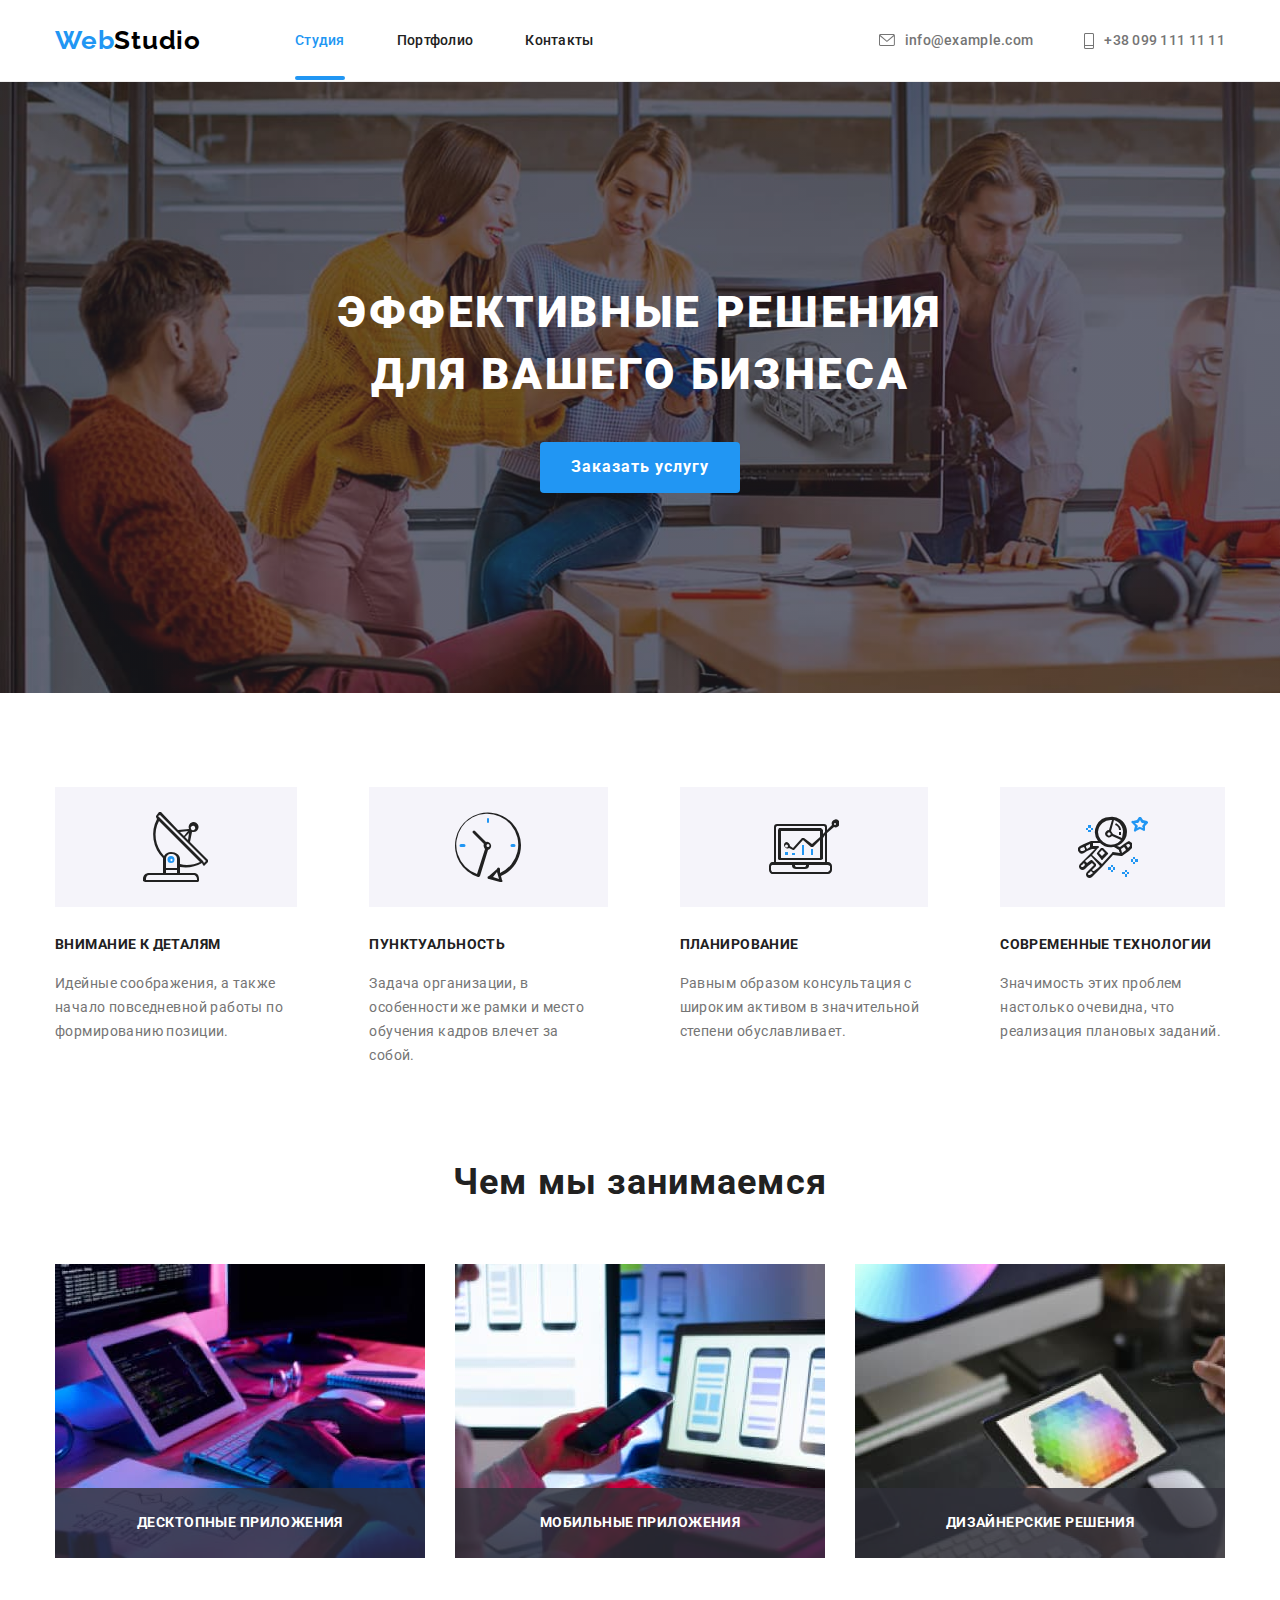
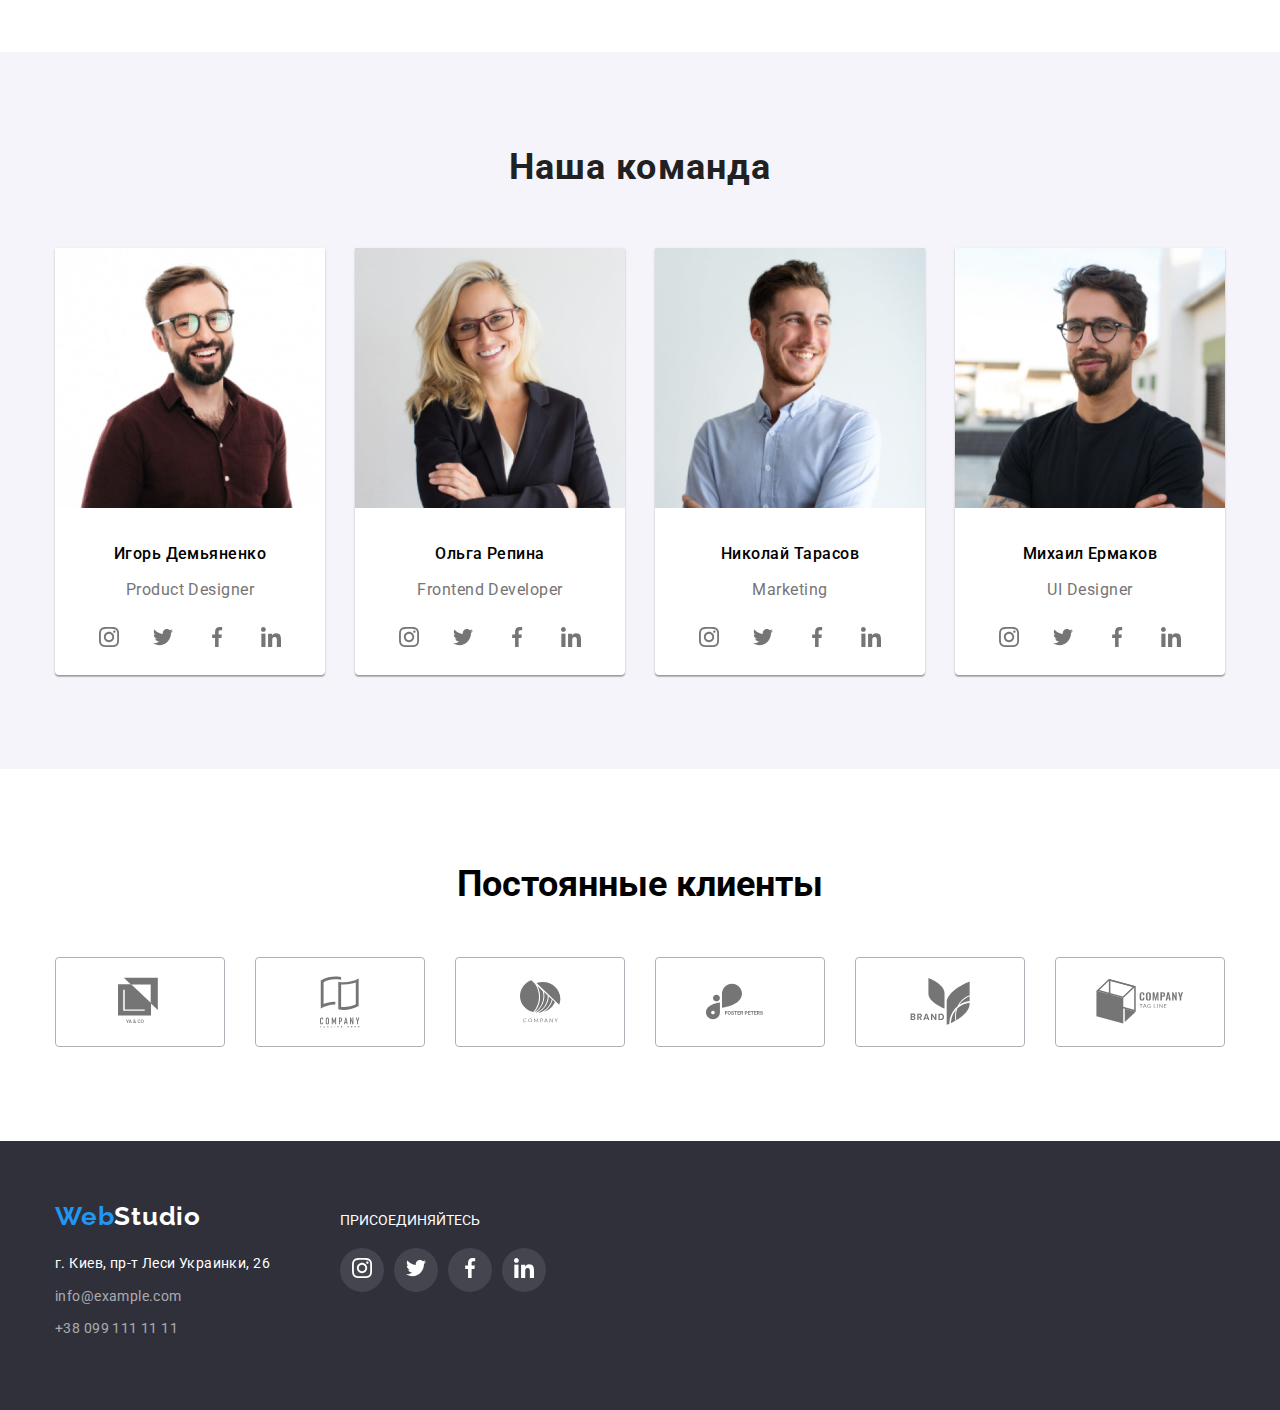
==== index.html @ a571a634 "Добавляет файлы" ====
<!DOCTYPE html>
<html lang="ru">
  <head>
    <meta charset="UTF-8" />
    <meta name="viewport" content="width=device-width, initial-scale=1.0" />
    <title>WebStudio</title>
    <link href="https://cdnjs.cloudflare.com/ajax/libs/modern-normalize/1.0.0/modern-normalize.css" rel="stylesheet" />
    <link href="https://fonts.googleapis.com/css2?family=Raleway:wght@700&family=Roboto:wght@400;500;700;900&display=swap" rel="stylesheet" />
    <link href="./css/styles.css" rel="stylesheet" />
  </head>
  <body>
    <header class="header">
      <nav class="container main-nav">
        <a href="./index.html" class="logolink wite-background"><span class="logo-web">Web</span>Studio</a>
        <ul class="nav-list list">
          <li class="nav-link-list">
            <a href="./index.html" class="link nav-link current">Студия</a>
          </li>
          <li class="nav-link-list">
            <a href="./portfolio.html" class="link nav-link">Портфолио</a>
          </li>
          <li class="nav-link-list">
            <a href="./index.html" class="link nav-link">Контакты</a>
          </li>
        </ul>

        <ul class="contact list">
          <li class="contact-nav">
            <a href="mailto:info@example.com" class="link contact-link"
              ><svg class="icon-grey icon-envelope" width="16" height="12"><use href="./sprite.svg#icon-envelope"></use></svg>info@example.com</a
            >
          </li>
          <li class="contact-nav">
            <a href="tel:+380991111111" class="link contact-link"
              ><svg class="icon-grey icon-vector" width="10" height="16"><use href="./sprite.svg#icon-vector"></use></svg>+38 099 111 11 11</a
            >
          </li>
        </ul>
      </nav>
    </header>

    <main>
      <!--Герой-->
      <section class="hero">
        <div class="container">
          <h1 class="hero-title">Эффективные решения<br />для вашего бизнеса</h1>
          <button class="hero-button" data-modal-open>Заказать услугу</button>
        </div>
      </section>

      <!--Наши преимущества-->

      <section class="advantage">
        <div class="container">
          <h2 class="hidden">Наши преимущества</h2>
          <ul class="list list-advantages">
            <li class="li-advantages">
              <h3 class="advantage-title icon-antenna">Внимание к деталям</h3>
              <p class="advantage-text">Идейные соображения, а также начало повседневной работы по формированию позиции.</p>
            </li>
            <li class="li-advantages">
              <h3 class="advantage-title icon-clock">Пунктуальность</h3>
              <p class="advantage-text">Задача организации, в особенности же рамки и место обучения кадров влечет за собой.</p>
            </li>
            <li class="li-advantages">
              <h3 class="advantage-title icon-diagram">Планирование</h3>
              <p class="advantage-text">Равным образом консультация с широким активом в значительной степени обуславливает.</p>
            </li>
            <li class="li-advantages">
              <h3 class="advantage-title icon-astronaut">Современные технологии</h3>
              <p class="advantage-text">Значимость этих проблем настолько очевидна, что реализация плановых заданий.</p>
            </li>
          </ul>
        </div>
      </section>

      <!--Чем мы занимаемся-->
      <section class="our-work">
        <div class="container">
          <h2 class="our-work-title">Чем мы занимаемся</h2>
          <ul class="list our-work-list">
            <li class="work-examples">
              <div class="our-works-container">
                <img
                  class="our-work-image"
                  src="./images-optimized/index1.jpg"
                  alt="Разрабатывают веб дизан для компьютеров"
                  width="370"
                  height="294"
                />
                <div class="our-works-background-container"><p class="our-work-examples-text">Десктопные приложения</p></div>
              </div>
            </li>
            <li class="work-examples">
              <div class="our-works-container">
                <img
                  class="our-work-image"
                  src="./images-optimized/index2.jpg"
                  alt="Разрабатывают веб дизан для мобильных"
                  width="370"
                  height="294"
                />
                <div class="our-works-background-container"><p class="our-work-examples-text">Мобильные приложения</p></div>
              </div>
            </li>
            <li class="work-examples">
              <div class="our-works-container">
                <img
                  class="our-work-image"
                  src="./images-optimized/index3.jpg"
                  alt="Разрабатывают веб дизан для планшетов"
                  width="370"
                  height="294"
                />
                <div class="our-works-background-container"><p class="our-work-examples-text">Дизайнерские решения</p></div>
              </div>
            </li>
          </ul>
        </div>
      </section>
      <!--Наша команда-->
      <section class="team">
        <div class="container">
          <h2 class="team-title">Наша команда</h2>
          <ul class="list workers">
            <li class="workers-images">
              <img src="./images-optimized/index21.jpg" alt="фото Игоря Демьяненко" width="270" height="260" />
              <h4 class="team-member">Игорь Демьяненко</h4>
              <p class="profession">Product Designer</p>
              <ul class="list social-links-list">
                <li class="social-item">
                  <a href="instagram" class="social-link"
                    ><svg class="icon-instagram" width="20" height="20"><use href="./sprite.svg#icon-instagram2"></use></svg>
                  </a>
                </li>
                <li class="social-item">
                  <a href="twitter" class="social-link"
                    ><svg class="icon-twitter" width="20" height="20"><use href="./sprite.svg#icon-twitter1"></use></svg>
                  </a>
                </li>
                <li class="social-item">
                  <a href="facebook" class="social-link"
                    ><svg class="icon-facebook" width="20" height="20"><use href="./sprite.svg#icon-facebook1"></use></svg>
                  </a>
                </li>
                <li class="social-item">
                  <a href="linkedin" class="social-link"
                    ><svg class="icon-linkedin" width="20" height="20"><use href="./sprite.svg#icon-linkedin1"></use></svg>
                  </a>
                </li>
              </ul>
            </li>
            <li class="workers-images">
              <img src="./images-optimized/index22.jpg" alt="фото Ольги Репиной" width="270" height="260" />
              <h4 class="team-member">Ольга Репина</h4>
              <p class="profession">Frontend Developer</p>
              <ul class="list social-links-list">
                <li class="social-item">
                  <a href="instagram" class="social-link"
                    ><svg class="icon-instagram" width="20" height="20"><use href="./sprite.svg#icon-instagram2"></use></svg>
                  </a>
                </li>
                <li class="social-item">
                  <a href="twitter" class="social-link"
                    ><svg class="icon-twitter" width="20" height="20"><use href="./sprite.svg#icon-twitter1"></use></svg>
                  </a>
                </li>
                <li class="social-item">
                  <a href="facebook" class="social-link"
                    ><svg class="icon-facebook" width="20" height="20"><use href="./sprite.svg#icon-facebook1"></use></svg>
                  </a>
                </li>
                <li class="social-item">
                  <a href="linkedin" class="social-link"
                    ><svg class="icon-linkedin" width="20" height="20"><use href="./sprite.svg#icon-linkedin1"></use></svg>
                  </a>
                </li>
              </ul>
            </li>
            <li class="workers-images">
              <img src="./images-optimized/index23.jpg" alt="фото Николая Тарасова" width="270" height="260" />
              <h4 class="team-member">Николай Тарасов</h4>
              <p class="profession">Marketing</p>
              <ul class="list social-links-list">
                <li class="social-item">
                  <a href="instagram" class="social-link"
                    ><svg class="icon-instagram" width="20" height="20"><use href="./sprite.svg#icon-instagram2"></use></svg>
                  </a>
                </li>
                <li class="social-item">
                  <a href="twitter" class="social-link"
                    ><svg class="icon-twitter" width="20" height="20"><use href="./sprite.svg#icon-twitter1"></use></svg>
                  </a>
                </li>
                <li class="social-item">
                  <a href="facebook" class="social-link"
                    ><svg class="icon-facebook" width="20" height="20"><use href="./sprite.svg#icon-facebook1"></use></svg>
                  </a>
                </li>
                <li class="social-item">
                  <a href="linkedin" class="social-link"
                    ><svg class="icon-linkedin" width="20" height="20"><use href="./sprite.svg#icon-linkedin1"></use></svg>
                  </a>
                </li>
              </ul>
            </li>
            <li class="workers-images">
              <img src="./images-optimized/index24.jpg" alt="фото Михаила Ермакова" width="270" height="260" />
              <h4 class="team-member">Михаил Ермаков</h4>
              <p class="profession">UI Designer</p>
              <ul class="list social-links-list">
                <li class="social-item">
                  <a href="instagram" class="social-link"
                    ><svg class="icon-instagram" width="20" height="20"><use href="./sprite.svg#icon-instagram2"></use></svg>
                  </a>
                </li>
                <li class="social-item">
                  <a href="twitter" class="social-link"
                    ><svg class="icon-twitter" width="20" height="20"><use href="./sprite.svg#icon-twitter1"></use></svg>
                  </a>
                </li>
                <li class="social-item">
                  <a href="facebook" class="social-link"
                    ><svg class="icon-facebook" width="20" height="20"><use href="./sprite.svg#icon-facebook1"></use></svg>
                  </a>
                </li>
                <li class="social-item">
                  <a href="linkedin" class="social-link"
                    ><svg class="icon-linkedin" width="20" height="20"><use href="./sprite.svg#icon-linkedin1"></use></svg>
                  </a>
                </li>
              </ul>
            </li>
          </ul>
        </div>
      </section>

      <section class="our-clients">
        <div class="container">
          <h2 class="clients-title">Постоянные клиенты</h2>
          <ul class="list firm-list">
            <li class="firm-item">
              <a href="firm" class="clients"
                ><svg class="logo-firm icon-logo1" width="44" height="50"><use href="./sprite.svg#icon-logo1"></use></svg>
              </a>
            </li>
            <li class="firm-item">
              <a href="firm" class="clients"
                ><svg class="logo-firm icon-logo2" width="40" height="52"><use href="./sprite.svg#icon-logo2"></use></svg>
              </a>
            </li>
            <li class="firm-item">
              <a href="firm" class="clients"
                ><svg class="logo-firm icon-logo3" width="41" height="43"><use href="./sprite.svg#icon-logo3"></use></svg>
              </a>
            </li>
            <li class="firm-item">
              <a href="firm" class="clients"
                ><svg class="logo-firm icon-logo4" width="68" height="42"><use href="./sprite.svg#icon-logo4"></use></svg>
              </a>
            </li>
            <li class="firm-item">
              <a href="firm" class="clients"
                ><svg class="logo-firm icon-logo5" width="60" height="47"><use href="./sprite.svg#icon-logo5"></use></svg>
              </a>
            </li>
            <li class="firm-item">
              <a href="firm" class="clients"
                ><svg class="logo-firm icon-logo6" width="88" height="45"><use href="./sprite.svg#icon-logo6"></use></svg>
              </a>
            </li>
          </ul>
        </div>
      </section>
    </main>
    <footer class="footer">
      <div class="container footer-container">
        <div class="footer-contacts">
          <a href="./index.html" class="logolink black-background"><span class="logo-web">Web</span>Studio</a>
          <address class="adress">г. Киев, пр-т Леси Украинки, 26</address>
          <ul class="list list-footer">
            <li><a href="mailto:info@example.com" class="mail link">info@example.com</a></li>
            <li><a href="tel:+380991111111" class="phone link">+38 099 111 11 11</a></li>
          </ul>
        </div>
        <div class="footer-links">
          <p class="u-r-welcom">присоединяйтесь</p>
          <ul class="list social-links-list-footer">
            <li class="social-item-footer">
              <a href="instagram" class="social-link-footer"
                ><svg class="icon-instagram" width="20" height="20"><use href="./sprite.svg#icon-instagram2"></use></svg>
              </a>
            </li>
            <li class="social-item-footer">
              <a href="twitter" class="social-link-footer"
                ><svg class="icon-twitter" width="20" height="20"><use href="./sprite.svg#icon-twitter1"></use></svg>
              </a>
            </li>
            <li class="social-item-footer">
              <a href="facebook" class="social-link-footer">
                <svg class="icon-facebook" width="20" height="20"><use href="./sprite.svg#icon-facebook1"></use></svg>
              </a>
            </li>
            <li class="social-item-footer">
              <a href="linkedin" class="social-link-footer"
                ><svg class="icon-linkedin" width="20" height="20"><use href="./sprite.svg#icon-linkedin1"></use></svg>
              </a>
            </li>
          </ul>
        </div>
      </div>
    </footer>

    <div class="backdrope is-hidden" data-modal>
      <div class="modal">
        <button class="button-close" data-modal-close></button>
      </div>
    </div>

    <script src="./modal.js"></script>
  </body>
</html>
---- css/styles.css ----
/*
Основной текст цвет p #757575
Цвет заголовков серый h  #212121 
Цвет в футтере rgba(255, 255, 255, 0.6) , белый #FFFFFF;
Голубой #2196F3
Черный #000000
color: var(--xxx-text-color)
line-height = (line-height / font-size);


--transition-color: transition: 250ms cubic-bezier(0.4, 0, 0.2, 1);
*/

:root {
  --main-text-color: #757575;
  --heading-text-color: #212121;
  --footer-contacts-color: rgba(255, 255, 255, 0.6);
  --white-color: #ffffff;
  --black-color: #000000;
  --blue-color: #2196f3;
  --border-card: #eeeeee;
  --background-advantages: #f5f4fa;
  --border-clients: #afb1b8;
  --background-our-works: rgba(47, 48, 58, 0.8);
  --background-portfolio-cards: rgba(33, 150, 243, 0.9);
  --backdrop: rgba(0, 0, 0, 0.2);
}

body {
  font-family: "Roboto", sans-serif;
  background-color: var(--white-color);
  font-style: normal;
}

/*Логотип*/

.logolink {
  color: var(--black-color);
  font-family: "Raleway", sans-serif;
  font-weight: 700;
  font-size: 26px;
  line-height: 1.2;
  letter-spacing: 0.03em;
  text-decoration: none;
}

.logo-web {
  color: var(--blue-color);
}

.wite-background {
  padding: 25px 0;
  margin-right: 94px;
}

.link {
  text-decoration: none;
}

.container {
  width: 1200px;
  padding-right: 15px;
  padding-left: 15px;
  margin-left: auto;
  margin-right: auto;
  /*outline: solid salmon 3px;*/
}

.header {
  border-bottom: 1px solid var(--border-card);
}

.nav-list {
  justify-items: center;
  display: flex;
  margin: 0;
  padding: 0;
}

.contact {
  display: flex;
  margin-top: 0;
  margin-bottom: 0;
}

.list {
  font-size: 14px;
  color: var(--black-color);
  font-weight: 500;
  line-height: 1.1;
  letter-spacing: 0.02em;
  list-style: none;
}

.nav-link {
  color: var(--heading-text-color);
  padding: 32px 0;
}

.current {
  position: relative;
}

.current::after {
  display: block;
  position: absolute;
  bottom: 0;
  content: "";
  height: 4px;
  width: 100%;
  background-color: var(--blue-color);
  border-radius: 2px;
}

.current {
  color: var(--blue-color);
}

.nav-link-list:not(:last-child) {
  margin-right: 52px;
}

.nav-link {
  transition-property: color;
  transition-duration: 250ms;
  transition-timing-function: cubic-bezier(0.4, 0, 0.2, 1);
}

.nav-link:hover,
.nav-link:focus {
  transform: color;

  color: var(--blue-color);
}

.contact {
  display: flex;
  padding: 0;
  margin-left: auto;
}

.main-nav {
  display: flex;
  align-items: center;
}

.contact-nav:not(:last-child) {
  margin-right: 51px;
}

.contact-nav {
  transition-property: fill;
  transition-duration: 250ms;
  transition-timing-function: cubic-bezier(0.4, 0, 0.2, 1);
}

.contact-nav:hover .icon-grey,
.contact-nav:focus .icon-grey {
  transform: fill;

  fill: var(--blue-color);
}

.icon-grey {
  fill: var(--main-text-color);
}

.icon-envelope,
.icon-vector {
  margin-right: 10px;
}

.contact-link {
  display: flex;
  align-items: center;
  padding: 30px 0;

  font-size: 14px;
  font-weight: 500;
  line-height: 1.1;
  letter-spacing: 0.02em;
  color: var(--main-text-color);

  transition-property: color;
  transition-duration: 250ms;
  transition-timing-function: cubic-bezier(0.4, 0, 0.2, 1);
}

.contact-link:hover,
.contact-link:focus {
  transform: color;

  color: var(--blue-color);
}

.hero-title {
  margin-top: 0;
  margin-bottom: 37px;
  font-weight: 900;
  font-size: 44px;
  line-height: 1.4;
  color: var(--white-color);
  letter-spacing: 0.06em;
  text-transform: uppercase;
}

.hero {
  padding-top: 200px;
  padding-bottom: 200px;
  text-align: center;

  /* background-color: #2f303a; */

  background-image: linear-gradient(rgba(47, 48, 58, 0.4), rgba(47, 48, 58, 0.4)), url(../images-optimized/Img.jpg);
  background-repeat: no-repeat;
  background-size: cover;
  /* background-image: linear-gradient(rgba(47, 48, 58, 0.4), rgba(47, 48, 58, 0.4)); */
}

.hero-button {
  padding: 10px 31px;

  font-family: "Roboto", sans-serif;
  color: var(--white-color);
  background-color: var(--blue-color);
  font-weight: 700;
  font-size: 16px;
  line-height: 1.9;
  text-align: center;
  letter-spacing: 0.06em;
  border: 1px;
  border-radius: 4px;
  border-color: var(--blue-color);
  min-width: 120px;
}

.hero-button:hover,
.hero-button:focus {
  cursor: pointer;
}

.hidden {
  display: none;
}

.advantage {
  padding-bottom: 94px;
  padding-top: 94px;
}

.li-advantages:not(:last-child) {
  margin-right: 72px;
}

.list-advantages {
  display: flex;

  margin: 0;
  padding-left: 0;
}

.advantage-title {
  margin-top: 0;
  margin-bottom: 20px;
  color: var(--heading-text-color);
  font-weight: 700;
  font-size: 14px;
  line-height: 1.1;
  letter-spacing: 0.03em;
  text-transform: uppercase;
}

.advantage-title::before {
  content: "";
  display: block;
  height: 120px;
  background-color: var(--background-advantages);
  background-repeat: no-repeat;
  background-position: center;
  margin-bottom: 30px;
}

.icon-antenna::before {
  background-image: url(../images-optimized/antenna1.svg);
}

.icon-clock::before {
  background-image: url(../images-optimized/clock1.svg);
}

.icon-diagram::before {
  background-image: url(../images-optimized/diagram1.svg);
}

.icon-astronaut::before {
  background-image: url(../images-optimized/astronaut1.svg);
}

.advantage-text {
  margin: 0;
  font-weight: 400;
  color: var(--main-text-color);
  font-size: 14px;
  line-height: 1.7;
  letter-spacing: 0.03em;
}

.our-work {
  padding-bottom: 94px;
}

.our-work-list {
  display: flex;
  text-align: center;
  margin: 0;
  padding: 0;
}

.work-examples:not(:last-child) {
  margin-right: 30px;
}

.our-work-title,
.team-title {
  text-align: center;
  color: var(--heading-text-color);
  font-weight: 700;
  font-size: 36px;
  line-height: 1.2;
  letter-spacing: 0.03em;
}

.our-work-image {
  display: block;
}

.our-work-title {
  margin-top: 0;
  margin-bottom: 59px;
}

.our-works-container {
  position: relative;
}

.our-works-background-container {
  display: flex;
  align-items: center;
  justify-content: center;
  width: 370px;
  height: 70px;
  background-color: var(--background-our-works);
}

.our-works-background-container {
  position: absolute;
  bottom: 0;
  left: 0;

  /* padding: 26px 82px; */
  margin: 0;

  font-weight: 700;
  font-size: 14px;
  line-height: 1.1;
  text-align: center;
  letter-spacing: 0.03em;
  text-transform: uppercase;
  color: var(--white-color);
}

.team-title {
  margin-bottom: 59px;
  margin-top: 0;
}

.team {
  background-color: #f5f4fa;
  padding-bottom: 94px;
  padding-top: 94px;
}

.workers {
  display: flex;
  padding: 0;
  margin: 0;
}

.workers-images:not(:last-child) {
  margin-right: 30px;
}

.workers-images {
  background-color: var(--white-color);
  box-shadow: 0px 1px 3px rgba(0, 0, 0, 0.12), 0px 1px 1px rgba(0, 0, 0, 0.14), 0px 2px 1px rgba(0, 0, 0, 0.2);
  border-radius: 0px 0px 4px 4px;
}
/* 
.workers-cards {
  background-color: var(--);
} */

.team-member {
  padding-top: 33px;
  padding-bottom: 17px;
  margin: 0;

  color: var(--black-color);
  font-weight: 500;
  font-size: 16px;
  line-height: 1.2;
  letter-spacing: 0.03em;
  text-align: center;
}

.profession {
  padding: 0;
  margin: 0;

  color: var(--main-text-color);
  font-weight: 400;
  font-size: 16px;
  line-height: 1.2;
  letter-spacing: 0.03em;
  text-align: center;
}

/* .team-member,
.profession {
  background-color: var(--white-color);
} */

.social-link {
  display: flex;
  align-items: center;
  justify-content: center;
  fill: var(--main-text-color);
  padding: 12px;
  border-radius: 50%;
  /* width: 44px;
  height: 44px; */

  transition-property: color, fill, background-color;
  transition-duration: 250ms;
  transition-timing-function: cubic-bezier(0.4, 0, 0.2, 1);
}

.social-link:hover,
.social-link:focus {
  transform: color, fill, background-color;

  background-color: var(--blue-color);
  fill: var(--white-color);
  border-radius: 50%;
}

.social-links-list {
  display: flex;
  padding: 16px 32px;
  /* background-color: var(--white-color); */
}

.social-item:not(:last-child) {
  margin-right: 10px;
}

.our-clients {
  padding: 94px 0;
}

.firm-list {
  display: flex;
  padding: 0;
  margin: 0;
}

.clients {
  display: flex;
  width: 170px;
  height: 90px;
  fill: var(--main-text-color);
  align-items: center;
  justify-content: center;
  border: 1px solid var(--border-clients);
  border-radius: 4px;

  transition-property: border, fill;
  transition-duration: 250ms;
  transition-timing-function: cubic-bezier(0.4, 0, 0.2, 1);
}

.clients:hover,
.clients:focus {
  transform: border, fill;

  border: 1px solid var(--blue-color);
  fill: var(--blue-color);
}

.firm-item:not(:last-child) {
  margin-right: 30px;
}

.clients-title {
  margin: 0 0 50px;
  text-align: center;
  font-weight: 700px;
  font-size: 36px;
  line-height: 1.2;
}

.footer {
  padding-top: 60px;
  padding-bottom: 60px;
  background-color: #2f303a;
  text-align: left;
}

.black-background {
  display: block;
  margin-bottom: 20px;
  color: var(--white-color);
}

.adress {
  margin-bottom: 9px;

  color: var(--white-color);
  font-weight: 400;
  font-size: 14px;
  line-height: 1.7;
  letter-spacing: 0.03em;
  font-style: normal;
}

.list-footer {
  padding-left: 0;
  margin: 0;
}

.mail {
  margin-bottom: 17px;
}

.mail,
.phone {
  display: block;
  margin-bottom: 9px;

  color: var(--footer-contacts-color);
  font-weight: 400;
  font-size: 14px;
  line-height: 1.7;
  letter-spacing: 0.03em;
}

.u-r-welcom {
  margin: 0 0 20px;
  padding: 0;
  text-transform: uppercase;
  color: var(--white-color);
  font-weight: 700px;
  font-size: 14px;
  line-height: 1.1;
}

.social-link-footer {
  padding: 12px;
}

.social-link-footer {
  fill: var(--white-color);
}

.social-item-footer {
  display: flex;
  align-items: center;
  justify-content: center;
  border-radius: 50%;
  background-color: rgba(255, 255, 255, 0.1);
  width: 44px;
  height: 44px;

  transition-property: background-color;
  transition-duration: 250ms;
  transition-timing-function: cubic-bezier(0.4, 0, 0.2, 1);
}

.social-item-footer:not(:last-child) {
  margin-right: 10px;
}

.social-item-footer:hover,
.social-item-footer:focus {
  transform: background-color;

  background-color: var(--blue-color);
}

.social-links-list-footer {
  display: flex;
  margin: 0;
  padding: 0;
}

.footer-container {
  display: flex;
}

.footer-links {
  margin-left: 70px;
  margin-top: 12px;
}

.categories {
  padding-top: 94px;
  padding-bottom: 40px;
}

.categories-buttons {
  margin: 0;
  display: flex;

  align-items: center;
  justify-content: center;
  padding: 0;
}

.categories-button {
  padding: 6px 22px;
  margin: 0;
  border: none;
  min-width: 80px;
  font-family: "Roboto", sans-serif;
  font-weight: 500;
  font-size: 16px;
  line-height: 1.6;
  letter-spacing: 0.03em;
  color: var(--heading-text-color);
  background-color: #f5f4fa;
  border-radius: 4px;
}

.button-list:not(:last-child) {
  margin-right: 8px;
}

.categories-button {
  transition-property: color, background-color;
  transition-duration: 250ms;
  transition-timing-function: cubic-bezier(0.4, 0, 0.2, 1);
}

.categories-button:hover,
.categories-button:focus {
  transform: color, background-color;

  cursor: pointer;
  color: var(--white-color);
  background-color: var(--blue-color);
}

.our-works-images {
  padding-bottom: 94px;
}

.portfolio-work-examples {
  display: flex;
  flex-wrap: wrap;
  margin: 0;
  padding: 0;
}

.category-title {
  margin-top: 30px;
  margin-bottom: 24px;
  padding-left: 23px;

  color: var(--heading-text-color);
  font-weight: 700;
  font-size: 18px;
  line-height: 2;
  letter-spacing: 0.06em;
}

.category {
  margin-bottom: 29px;
  margin-top: 0;
  padding-left: 23px;

  color: var(--main-text-color);
  font-weight: 400;
  font-size: 16px;
  line-height: 1.8;
  letter-spacing: 0.03em;
}

.example-card {
  margin-right: 30px;
  margin-bottom: 30px;
  outline: 1px solid var(--border-card);

  transition-property: box-sizing, box-shadow;
  transition-duration: 250ms;
  transition-timing-function: cubic-bezier(0.4, 0, 0.2, 1);
}

.example-card:focus,
.example-card:hover {
  transform: box-sizing, box-shadow;

  cursor: pointer;
  box-sizing: border-box;
  box-shadow: 0px 1px 1px rgba(0, 0, 0, 0.12), 0px 4px 4px rgba(0, 0, 0, 0.06), 1px 4px 6px rgba(0, 0, 0, 0.16);
}

.example-card:nth-child(3n + 3) {
  margin-right: 0;
}

.example-card:nth-last-child(-n + 3) {
  margin-bottom: 0;
}

.picture-and-overlay-text {
  position: relative;
  overflow: hidden;
}

.overlay-text {
  position: absolute;
  width: 100%;
  height: 100%;
  bottom: -100%;
  background-color: var(--background-portfolio-cards);
  margin: 0;
  padding: 63px 24px;
  color: var(--white-color);
  text-align: left;

  display: flex;
  align-items: center;
  justify-content: center;

  font-weight: 400;
  font-size: 18px;
  line-height: 1.5;
  letter-spacing: 0.03em;

  transform: translateY(0);
  transition-property: transform;
  transition-duration: 250ms;
  transition-timing-function: cubic-bezier(0.4, 0, 0.2, 1);
}

.example-card:hover .overlay-text,
.example-card:focus .overlay-text {
  transform: translateY(-100%);
}

.backdrope {
  position: relative;

  position: fixed;
  background-color: var(--backdrop);
  width: 100%;
  height: 100%;
  top: 0;
  left: 0;

  opacity: 1;

  transition-property: opacity;
  transition-duration: 250ms;
  transition-timing-function: cubic-bezier(0.4, 0, 0.2, 1);
}

.backdrope.is-hidden {
  opacity: 0;
  pointer-events: none;
}

.backdrope.is-hidden .modal {
  transform: translate(-50%, -50%) scale(0.9);
}

.modal {
  position: absolute;

  position: relative;
  top: 50%;
  left: 50%;
  transform: translate(-50%, -50%) scale(1);

  width: 528px;
  height: 580px;

  background: var(--white-color);
  box-shadow: 0px 1px 3px rgba(0, 0, 0, 0.12), 0px 1px 1px rgba(0, 0, 0, 0.14), 0px 2px 1px rgba(0, 0, 0, 0.2);
  border-radius: 4px;

  transition-property: transform;
  transition-duration: 250ms;
  transition-timing-function: cubic-bezier(0.4, 0, 0.2, 1);
}

.button-close {
  position: absolute;

  cursor: pointer;
  top: 8px;
  right: 8px;
  width: 30px;
  height: 30px;
  border: none;
  background-image: url(../images/close.svg);
  background-color: inherit;
}
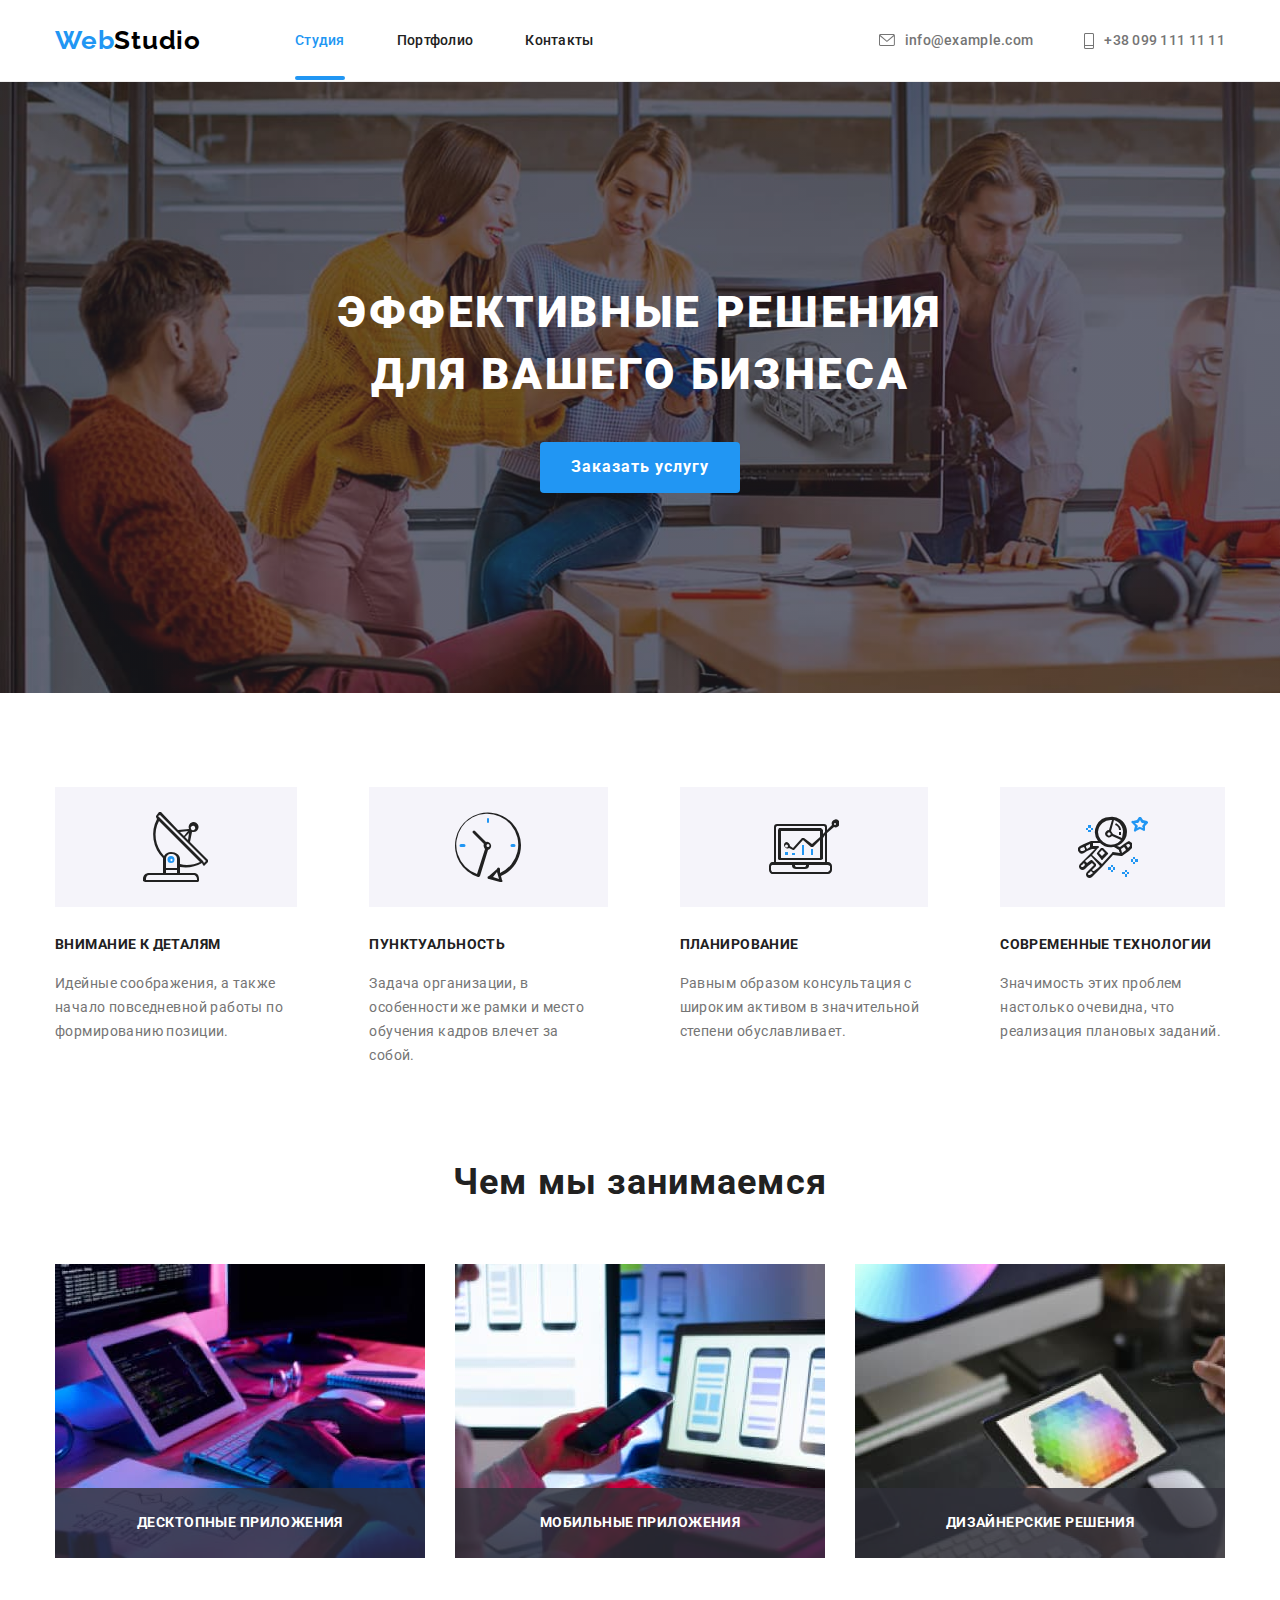
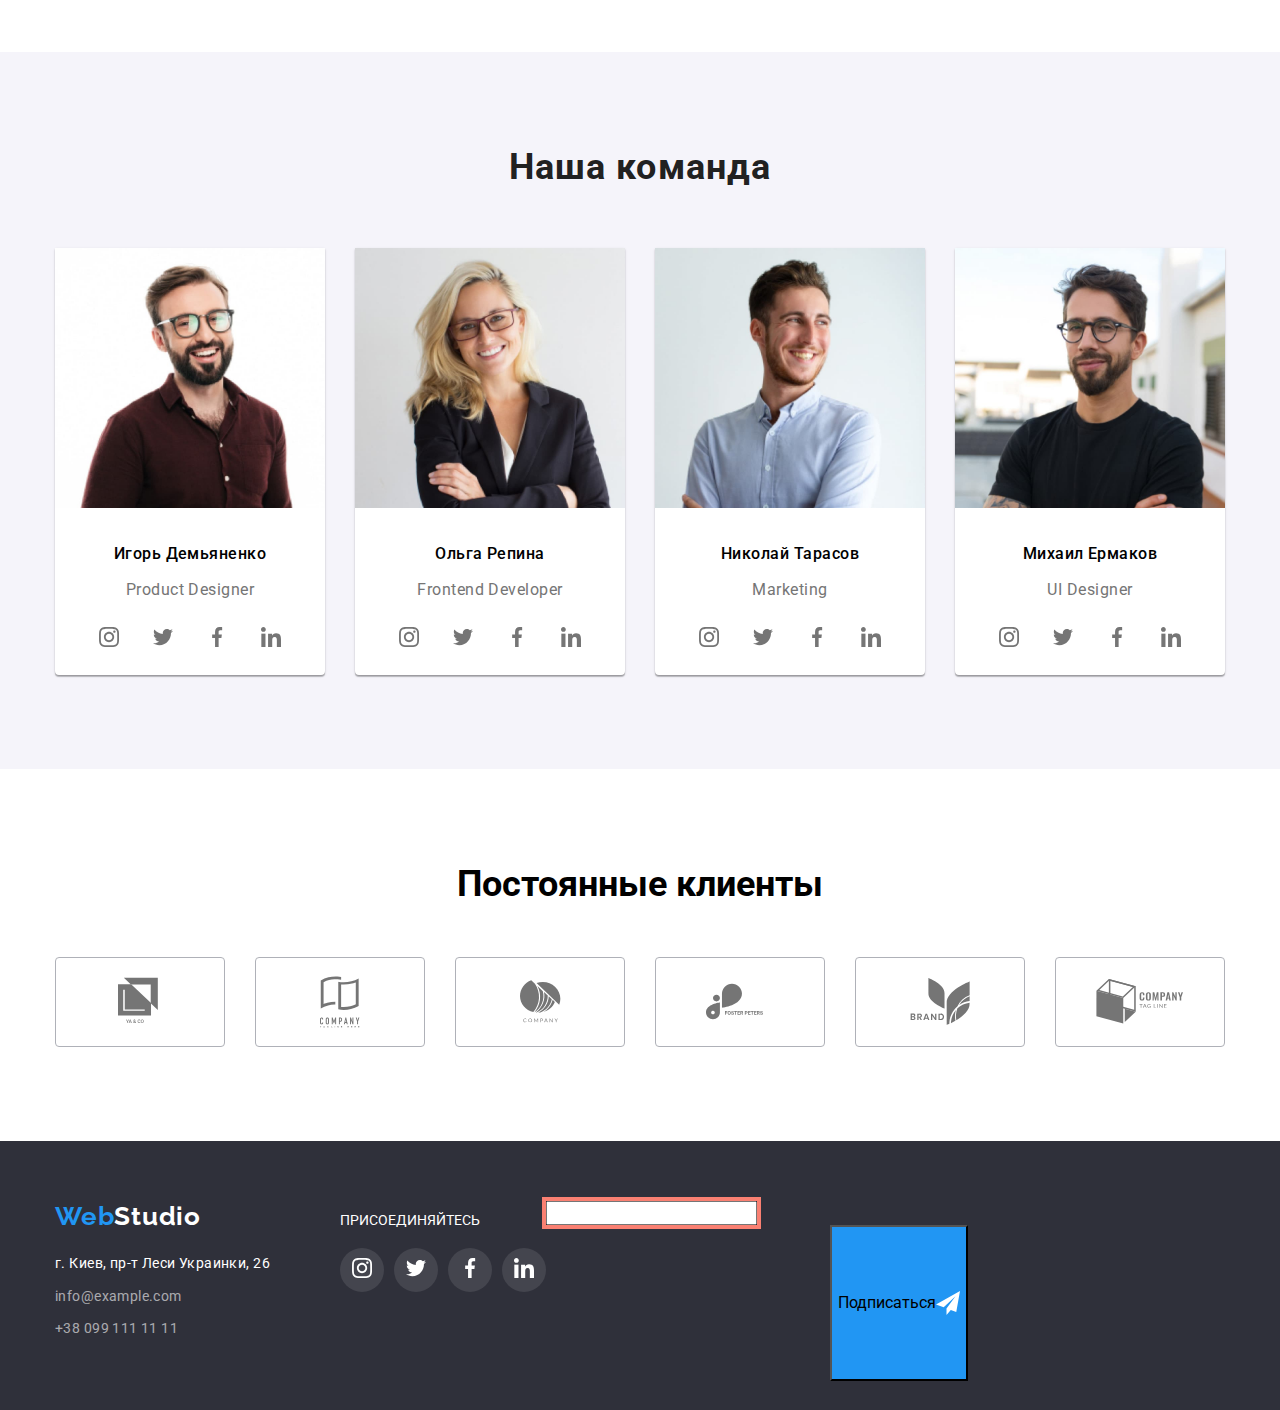
==== commit 8ed84852: "Test" ====
--- a/index.html
+++ b/index.html
@@ -20,7 +20,7 @@
             <a href="./portfolio.html" class="link nav-link">Портфолио</a>
           </li>
           <li class="nav-link-list">
-            <a href="./index.html" class="link nav-link">Контакты</a>
+            <a href="./test.html" class="link nav-link">Контакты</a>
           </li>
         </ul>
 
@@ -308,6 +308,16 @@
             </li>
           </ul>
         </div>
+       
+          <form class="footer-subscribe">
+            <label class="label-subscribe">
+              <input type="email" /> </labe>
+            <button class="button-subscribe">
+              Подписаться
+              <svg class="svg-subscribe" width="24" heigh="24"><use href="./sprite.svg#icon-send"></use></svg>
+            </button>
+          </form>
+      
       </div>
     </footer>
 
--- a/css/styles.css
+++ b/css/styles.css
@@ -816,3 +816,23 @@
   background-image: url(../images/close.svg);
   background-color: inherit;
 }
+
+.button-subscribe {
+  position: absolute;
+  display: flex;
+  align-items: center;
+  justify-content: center;
+  right: -100%;
+  background-color: var(--blue-color);
+}
+
+.svg-subscribe {
+}
+
+.label-subscribe {
+  outline: 4px solid salmon;
+}
+
+.footer-subscribe {
+  position: relative;
+}
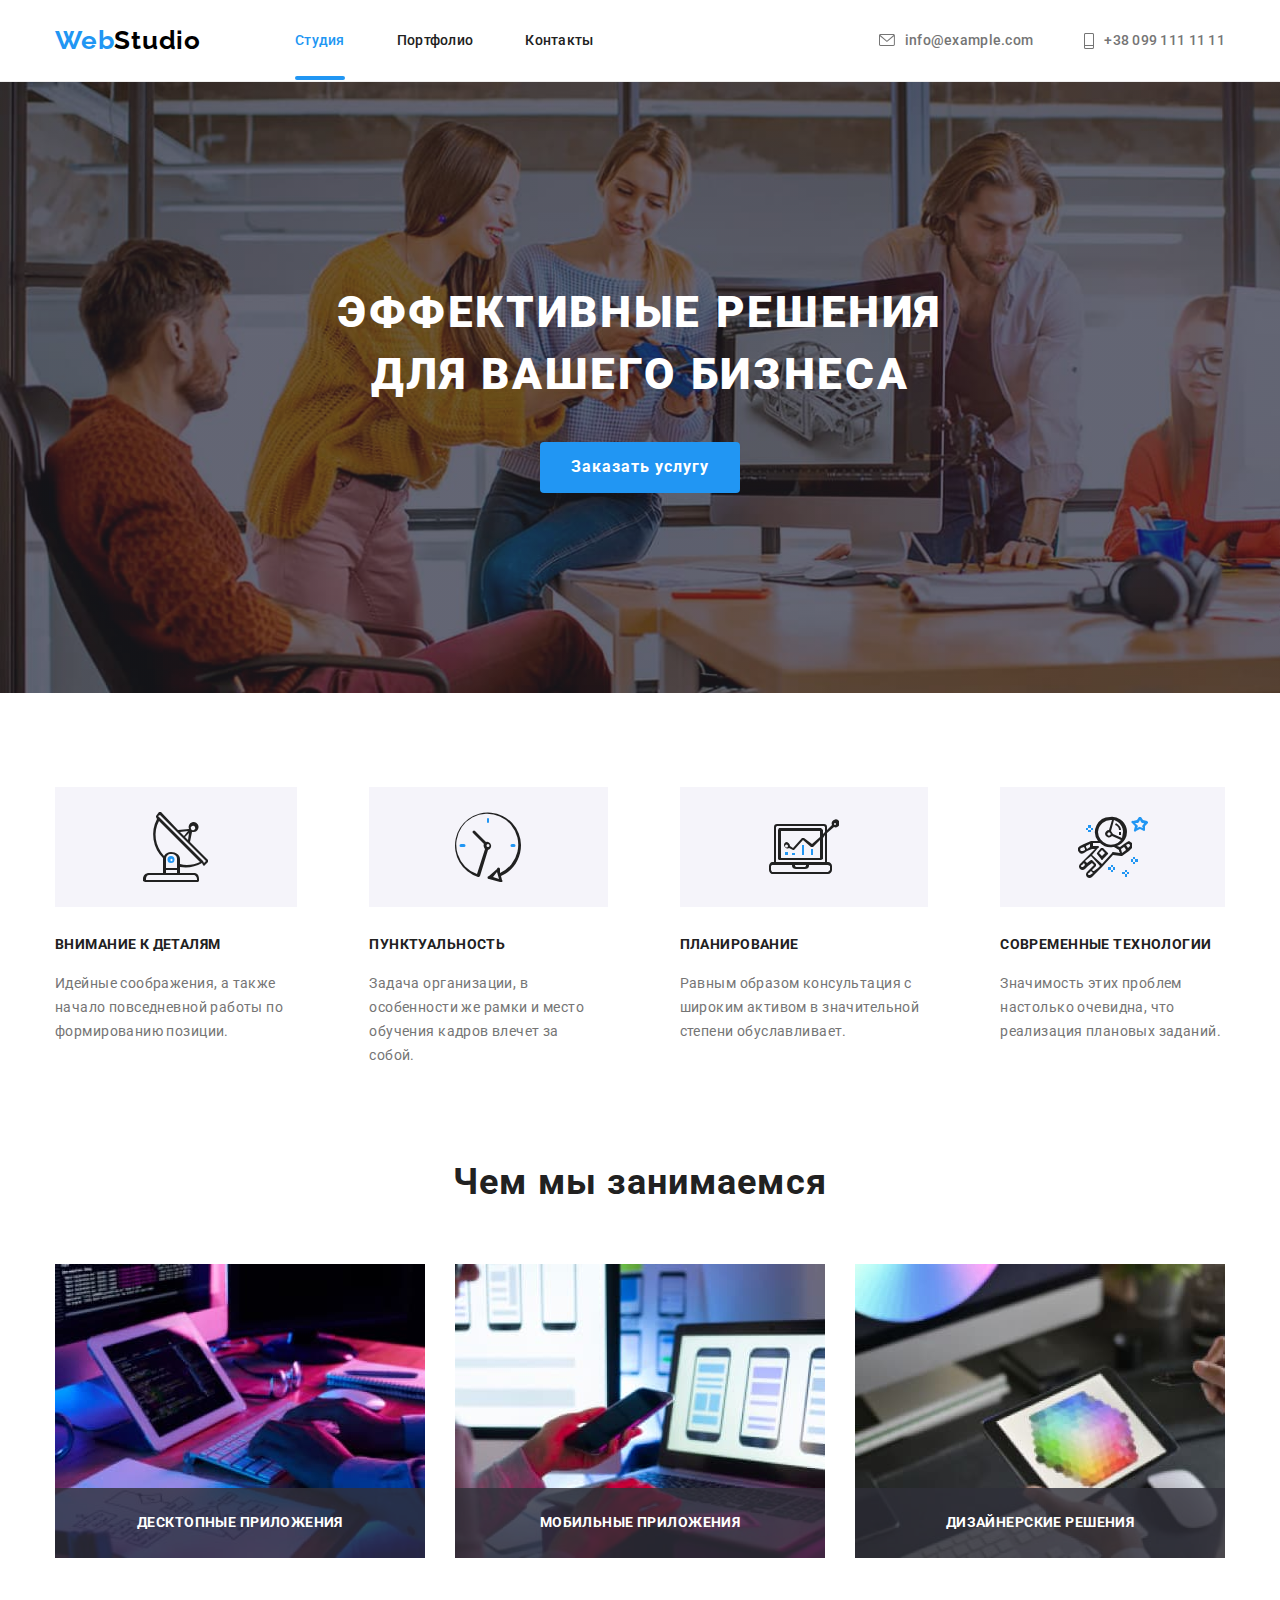
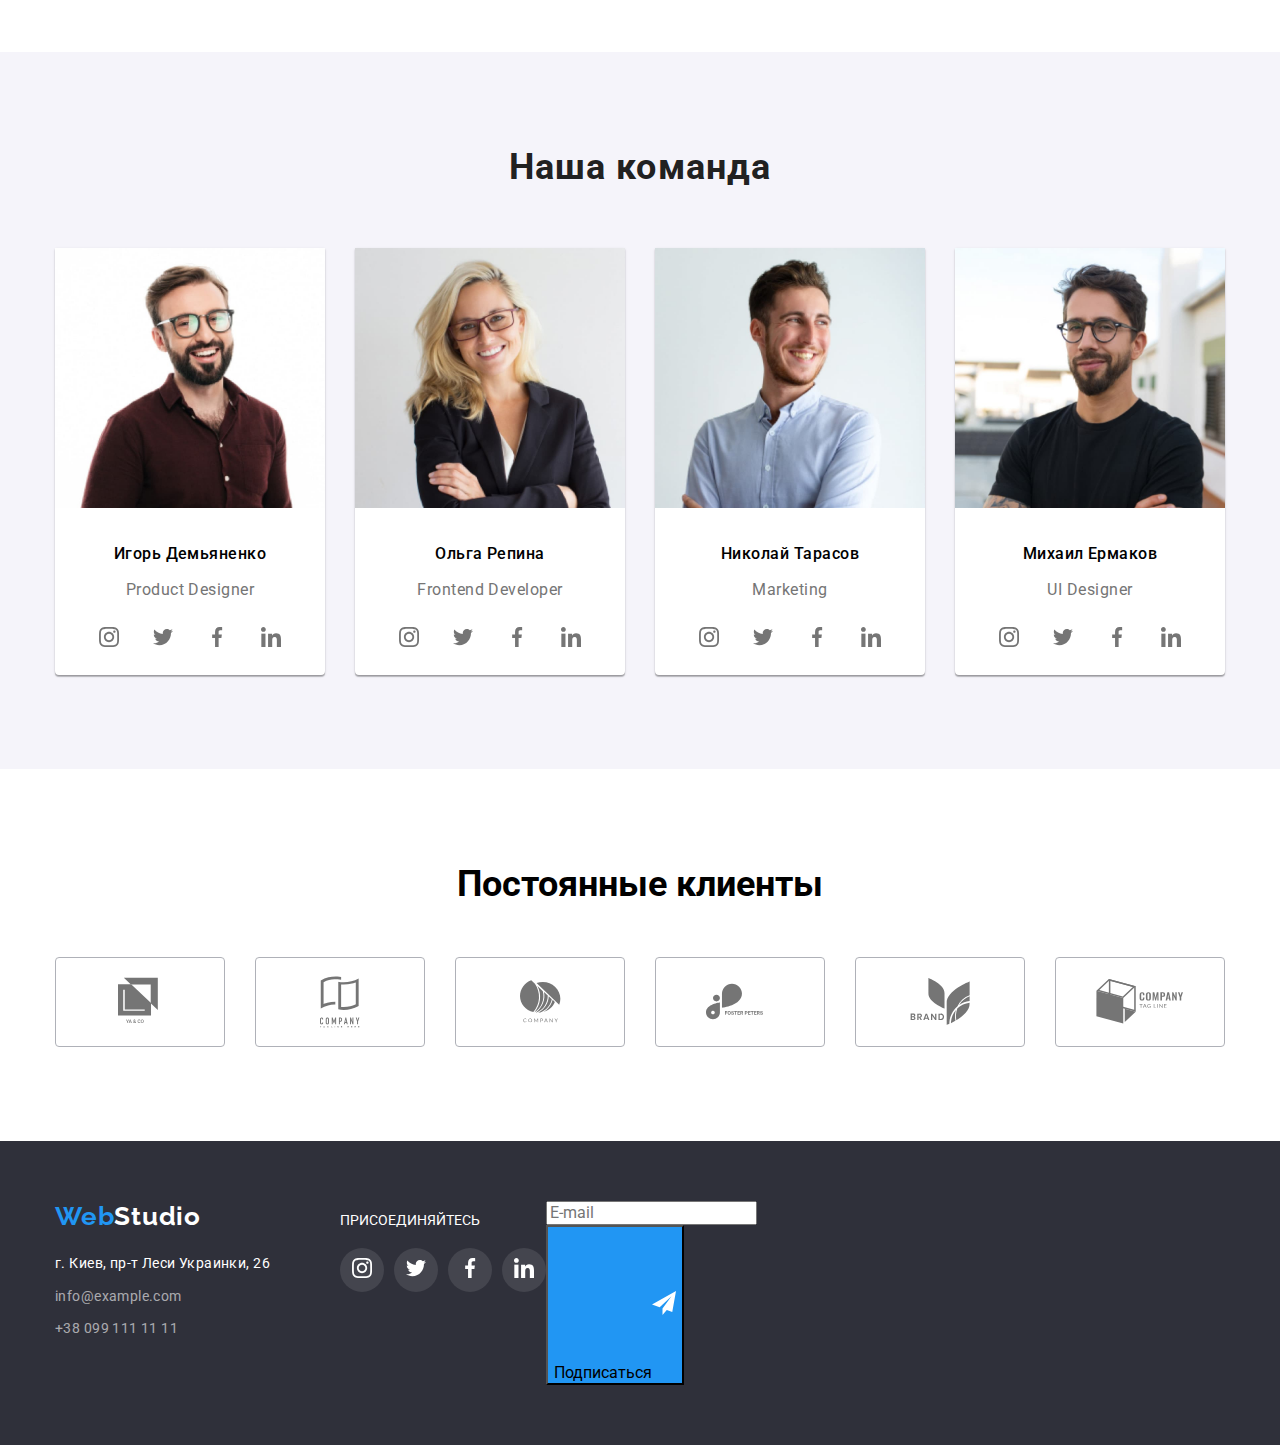
==== commit bbbdf808: "Button" ====
--- a/index.html
+++ b/index.html
@@ -308,16 +308,17 @@
             </li>
           </ul>
         </div>
-       
-          <form class="footer-subscribe">
-            <label class="label-subscribe">
-              <input type="email" /> </labe>
+
+        <form class="footer-subscribe">
+          <label class="label-subscribe"> <input type="email" placeholder="E-mail" /> </label>
+          <div class="subscribe-div">
             <button class="button-subscribe">
-              Подписаться
-              <svg class="svg-subscribe" width="24" heigh="24"><use href="./sprite.svg#icon-send"></use></svg>
+              Подписаться<svg class="svg-subscribe" width="24" heigh="24">
+                <use href="./sprite.svg#icon-send"></use>
+              </svg>
             </button>
-          </form>
-      
+          </div>
+        </form>
       </div>
     </footer>
 
--- a/css/styles.css
+++ b/css/styles.css
@@ -817,11 +817,11 @@
   background-color: inherit;
 }
 
+/* * {
+  outline: 1px solid salmon;
+} */
+
 .button-subscribe {
-  position: absolute;
-  display: flex;
-  align-items: center;
-  justify-content: center;
   right: -100%;
   background-color: var(--blue-color);
 }
@@ -830,9 +830,9 @@
 }
 
 .label-subscribe {
-  outline: 4px solid salmon;
+  width: 358px;
+  height: 50px;
 }
 
 .footer-subscribe {
-  position: relative;
-}
+}
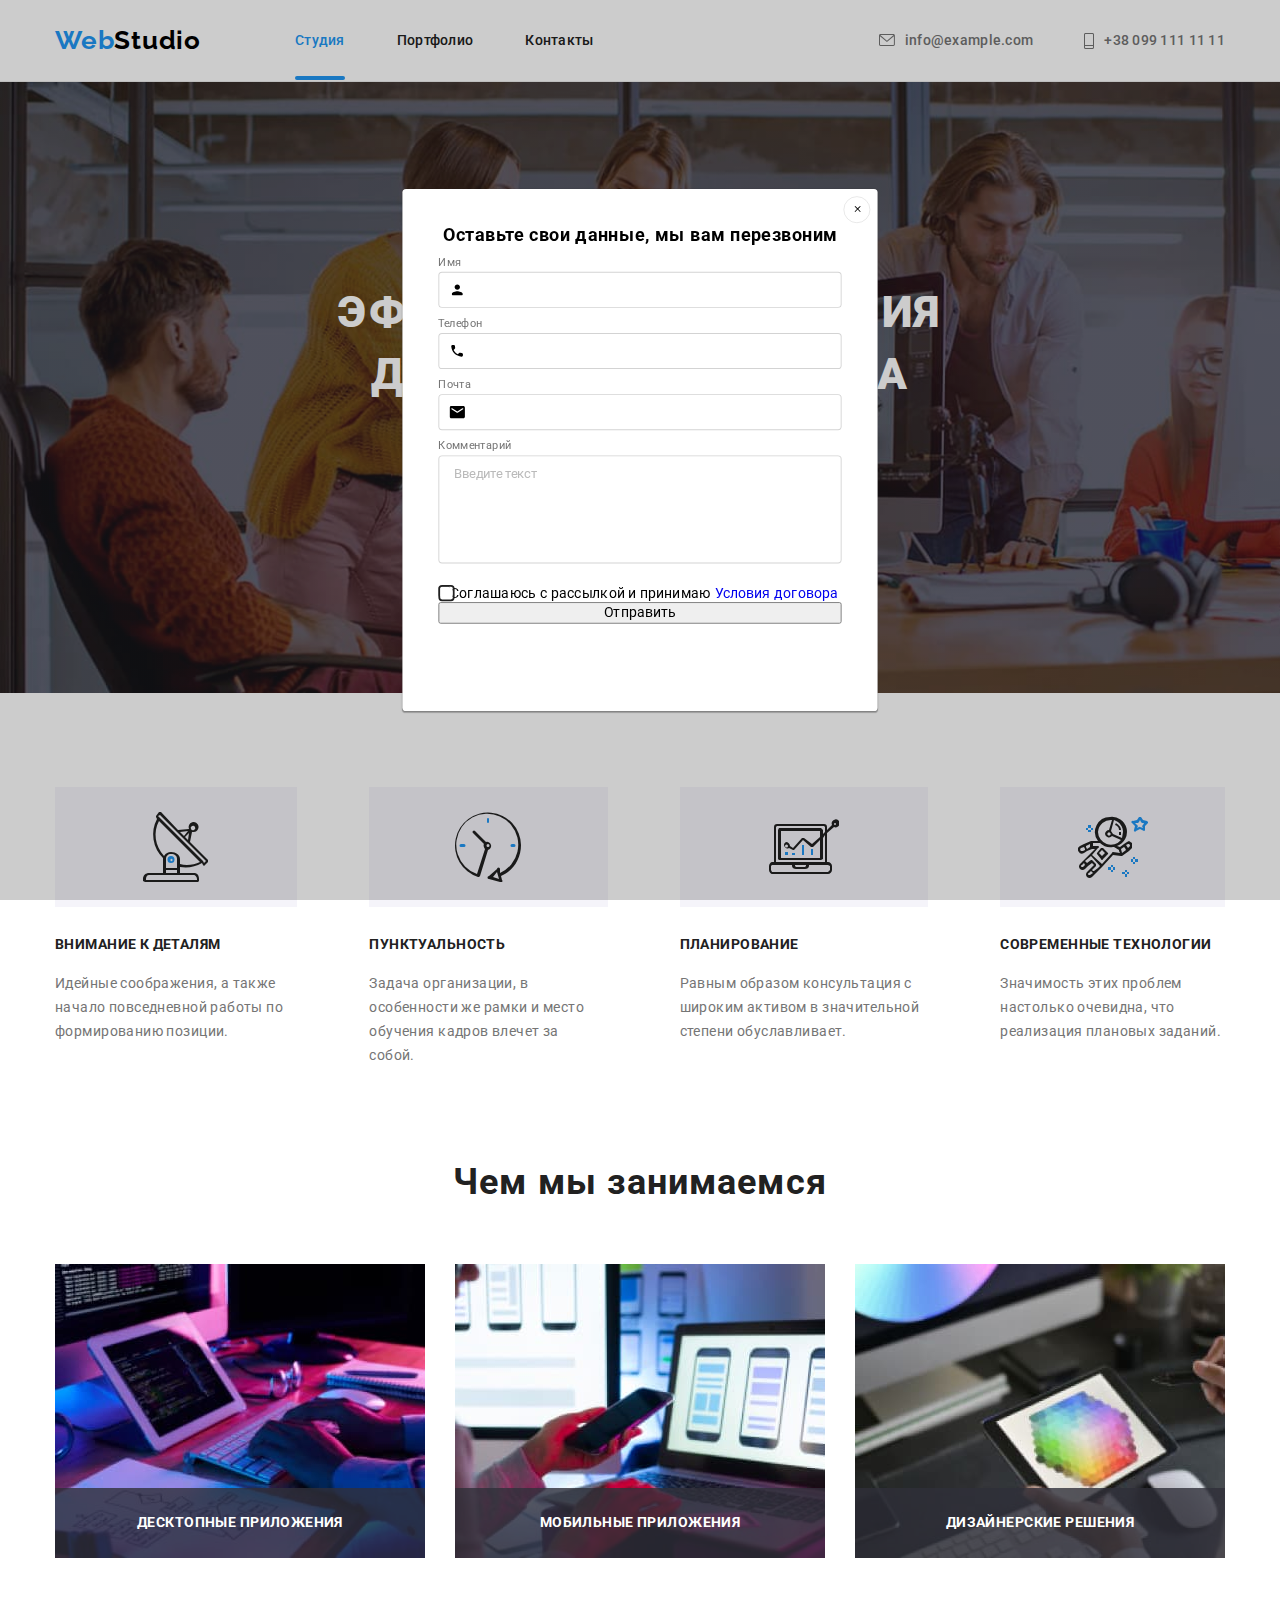
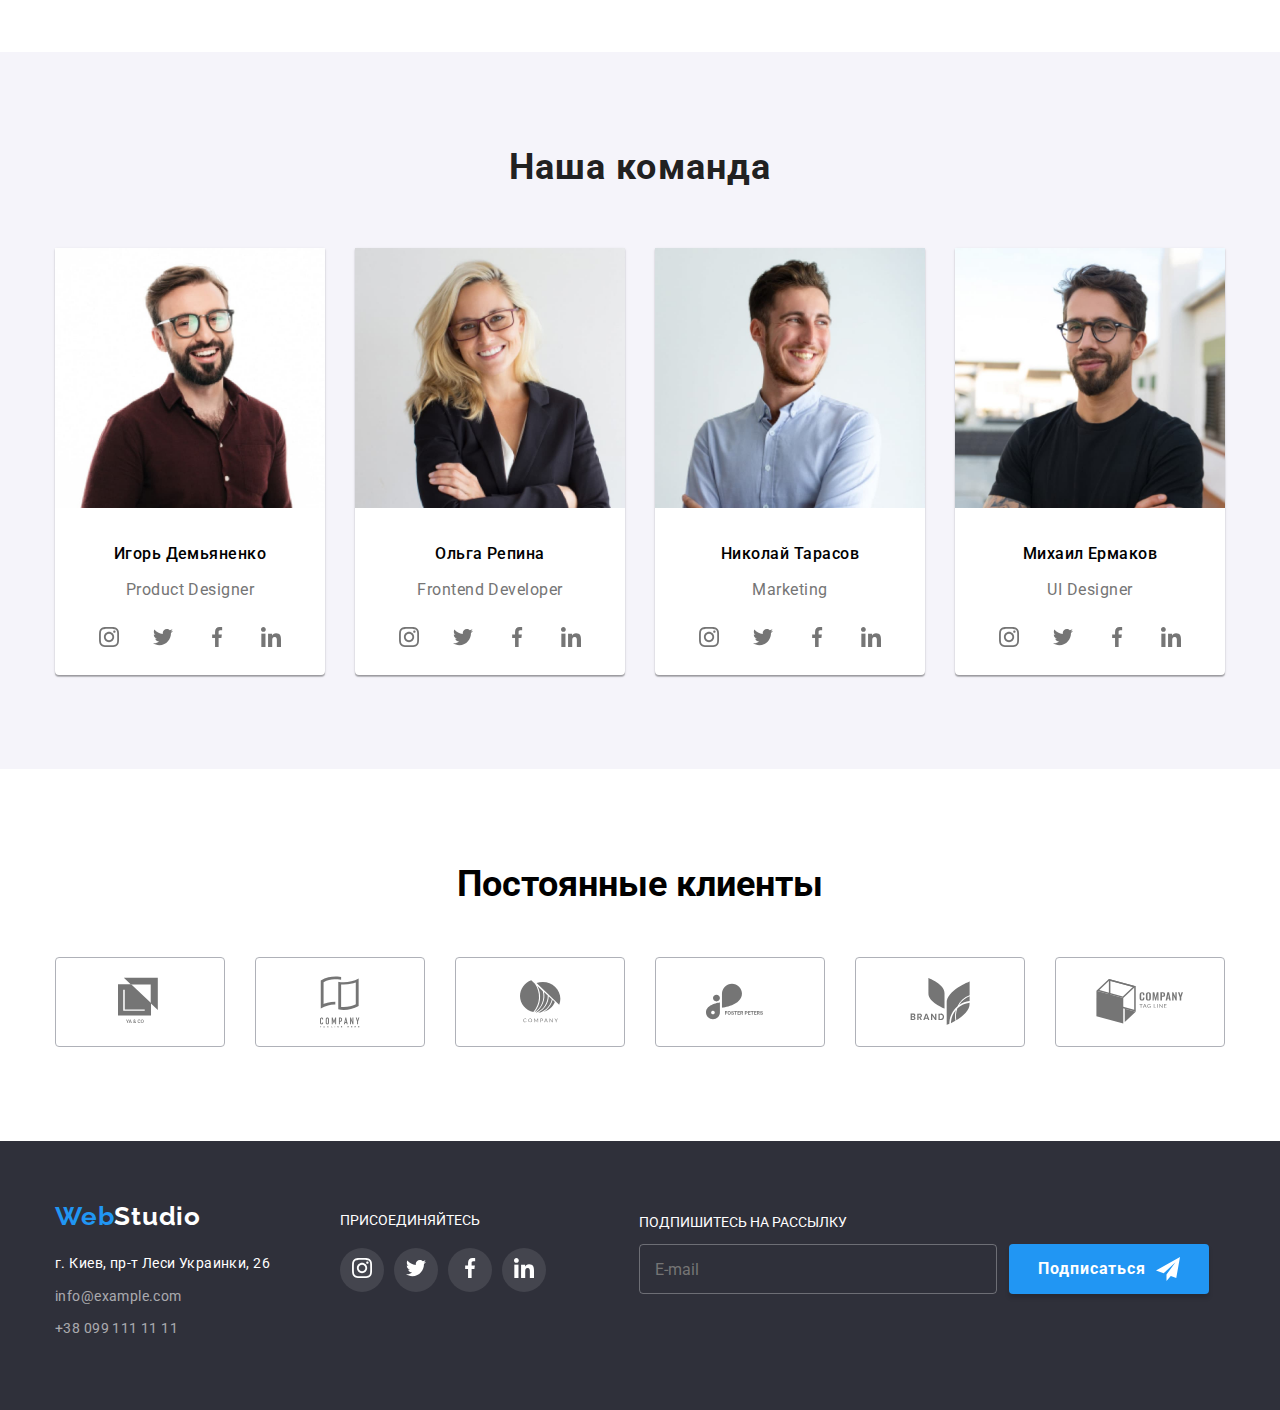
==== commit f37c733d: "Добавляет изменения  в модальное окно" ====
--- a/index.html
+++ b/index.html
@@ -309,22 +309,65 @@
           </ul>
         </div>
 
-        <form class="footer-subscribe">
-          <label class="label-subscribe"> <input type="email" placeholder="E-mail" /> </label>
-          <div class="subscribe-div">
-            <button class="button-subscribe">
-              Подписаться<svg class="svg-subscribe" width="24" heigh="24">
-                <use href="./sprite.svg#icon-send"></use>
-              </svg>
-            </button>
-          </div>
-        </form>
+        <div class="subscribe-footer-div">
+          <p class="footer-title-subscribe">Подпишитесь на рассылку</p>
+          <form class="footer-subscribe">
+            <label class="label-subscribe"> <input class="footer-subscribe-email" type="email" name="email" placeholder="E-mail" /> </label>
+            <div class="subscribe-div">
+              <button type="submit" class="button-subscribe">
+                <span class="subscribe-text">Подписаться</span
+                ><svg class="svg-subscribe" width="24" height="24">
+                  <use href="./sprite.svg#icon-send"></use>
+                </svg>
+              </button>
+            </div>
+          </form>
+        </div>
       </div>
     </footer>
 
     <div class="backdrope is-hidden" data-modal>
       <div class="modal">
-        <button class="button-close" data-modal-close></button>
+        <form class="modal-form">
+          <p class="modal-title">Оставьте свои данные, мы вам перезвоним</p>
+          <label class="modal-label">
+            <span class="label-title">Имя</span><input class="modal-input" type="text" name="name" />
+            <svg class="modal-label-svg" width="18" height="18"><use href="./sprite.svg#icon-person"></use></svg>
+          </label>
+
+          <label class="modal-label"
+            ><span class="label-title">Телефон</span>
+            <input class="modal-input" type="tel" name="tel" />
+            <svg class="modal-label-svg" width="18" height="18">
+              <use href="./sprite.svg#icon-phone"></use>
+            </svg>
+          </label>
+
+          <label class="modal-label"
+            ><span class="label-title">Почта</span>
+            <input class="modal-input" type="email" name="mail" />
+            <svg class="modal-label-svg" width="18" height="18">
+              <use href="./sprite.svg#icon-email"></use>
+            </svg>
+          </label>
+
+          <label class="modal-label">
+            <span class="label-title">Комментарий</span>
+            <textarea class="textarea" name="comment" rows="5" placeholder="Введите текст"></textarea>
+          </label>
+
+          <label class="modal-label-cheeckbox">
+            <input class="checkbox-input" type="checkbox" name="agreement" />Соглашаюсь с рассылкой и принимаю
+            <a class="link" href="./index.html">Условия договора</a>
+            <svg class="checkbox-icon" width="18" height="18"><use href="./sprite.svg#icon-check"></use></svg>
+          </label>
+
+          <button type="submit">Отправить</button>
+
+          <button class="button-close" data-modal-close>
+            <svg class="icon-close" width="11" height="11"><use href="./sprite.svg#icon-close"></use></svg>
+          </button>
+        </form>
       </div>
     </div>
 
--- a/css/styles.css
+++ b/css/styles.css
@@ -24,12 +24,18 @@
   --background-our-works: rgba(47, 48, 58, 0.8);
   --background-portfolio-cards: rgba(33, 150, 243, 0.9);
   --backdrop: rgba(0, 0, 0, 0.2);
+  --border-modal-input: rgba(33, 33, 33, 0.2);
+  --placeholder-modal: rgba(117, 117, 117, 0.5);
 }
 
 body {
   font-family: "Roboto", sans-serif;
   background-color: var(--white-color);
   font-style: normal;
+}
+
+.textarea {
+  resize: none;
 }
 
 /*Логотип*/
@@ -775,10 +781,10 @@
   transition-timing-function: cubic-bezier(0.4, 0, 0.2, 1);
 }
 
-.backdrope.is-hidden {
+/* .backdrope.is-hidden {
   opacity: 0;
   pointer-events: none;
-}
+} */
 
 .backdrope.is-hidden .modal {
   transform: translate(-50%, -50%) scale(0.9);
@@ -812,27 +818,169 @@
   right: 8px;
   width: 30px;
   height: 30px;
-  border: none;
-  background-image: url(../images/close.svg);
+  padding: 0;
+  border-radius: 50%;
+  border: 1px solid rgba(0, 0, 0, 0.1);
   background-color: inherit;
+  background-origin: border-box;
+}
+
+.button-close:hover,
+.button-close:focus {
+  fill: var(--blue-color);
 }
 
 /* * {
   outline: 1px solid salmon;
 } */
 
+.subscribe-footer-div {
+  margin-left: 93px;
+}
+
 .button-subscribe {
+  display: flex;
+  align-items: center;
+  justify-content: center;
+  width: 200px;
+  height: 50px;
+  padding: 10px 28px;
+  background-color: var(--blue-color);
+  border: none;
+  box-shadow: 0px 4px 4px rgba(0, 0, 0, 0.15);
+  border-radius: 4px;
   right: -100%;
   background-color: var(--blue-color);
 }
 
-.svg-subscribe {
-}
-
-.label-subscribe {
+.label-subscribe::placeholder {
+  font-weight: 400;
+  font-size: 16px;
+  line-height: 1.2;
+  letter-spacing: 0.03em;
+  color: var(--footer-contacts-color);
+}
+
+.subscribe-text {
+  color: var(--white-color);
+  font-weight: 700;
+  font-size: 16px;
+
+  letter-spacing: 0.06em;
+  line-height: 1.8;
+  margin-right: 10px;
+}
+
+.footer-subscribe-email {
+  border: 1px solid rgba(255, 255, 255, 0.3);
+  background-color: inherit;
+  color: var(--footer-contacts-color);
+  border-radius: 4px;
+  padding: 15px;
   width: 358px;
   height: 50px;
+  margin-right: 12px;
+}
+
+.footer-title-subscribe {
+  margin: 0 0 0 20px 0;
+  padding: 0;
+  text-transform: uppercase;
+  color: var(--white-color);
+  font-weight: 700px;
+  font-size: 14px;
+  line-height: 1.1;
 }
 
 .footer-subscribe {
-}
+  display: flex;
+}
+
+.modal-form {
+  padding: 40px;
+  display: flex;
+  flex-direction: column;
+}
+
+.modal-label {
+  position: relative;
+}
+
+.label-title {
+  position: absolute;
+  top: -18px;
+
+  font-weight: 400;
+  font-size: 12px;
+  line-height: 1.2;
+  letter-spacing: 0.01em;
+  color: var(--main-text-color);
+}
+
+.modal-input {
+  width: 448px;
+  height: 40px;
+  margin-bottom: 28px;
+  border: 1px solid var(--border-modal-input);
+  box-sizing: border-box;
+  border-radius: 4px;
+  padding: 12px 45px;
+}
+
+.modal-title {
+  margin: 0 0 30px;
+  font-weight: 700;
+  font-size: 20px;
+  line-height: 1.1;
+  text-align: center;
+  letter-spacing: 0.03em;
+  color: var(--black-color);
+}
+
+.modal-label-svg {
+  position: absolute;
+  left: 12px;
+  top: 11px;
+}
+
+.placeholder {
+  padding: 12px 16px;
+  font-weight: 400;
+  font-size: 14px;
+  line-height: 1.1;
+  letter-spacing: 0.01em;
+}
+
+.textarea {
+  padding: 12px 16px;
+  width: 448px;
+  height: 120px;
+  border: 1px solid var(--border-modal-input);
+  border-radius: 4px;
+  margin-bottom: 20px;
+}
+
+.textarea::placeholder {
+  font-weight: 400;
+  font-size: 14px;
+  line-height: 1.1;
+  letter-spacing: 0.01em;
+  color: var(--placeholder-modal);
+}
+
+.checkbox-icon {
+  position: absolute;
+  left: 0;
+  fill: var(--white-color);
+  border: 2px solid var(--heading-text-color);
+  border-radius: 4px;
+}
+
+.modal-label-cheeckbox {
+  position: relative;
+}
+
+.checkbox-input:checked ~ .checkbox-icon {
+  fill: var(--blue-color);
+  border: 2px solid var(--blue-color);
+}
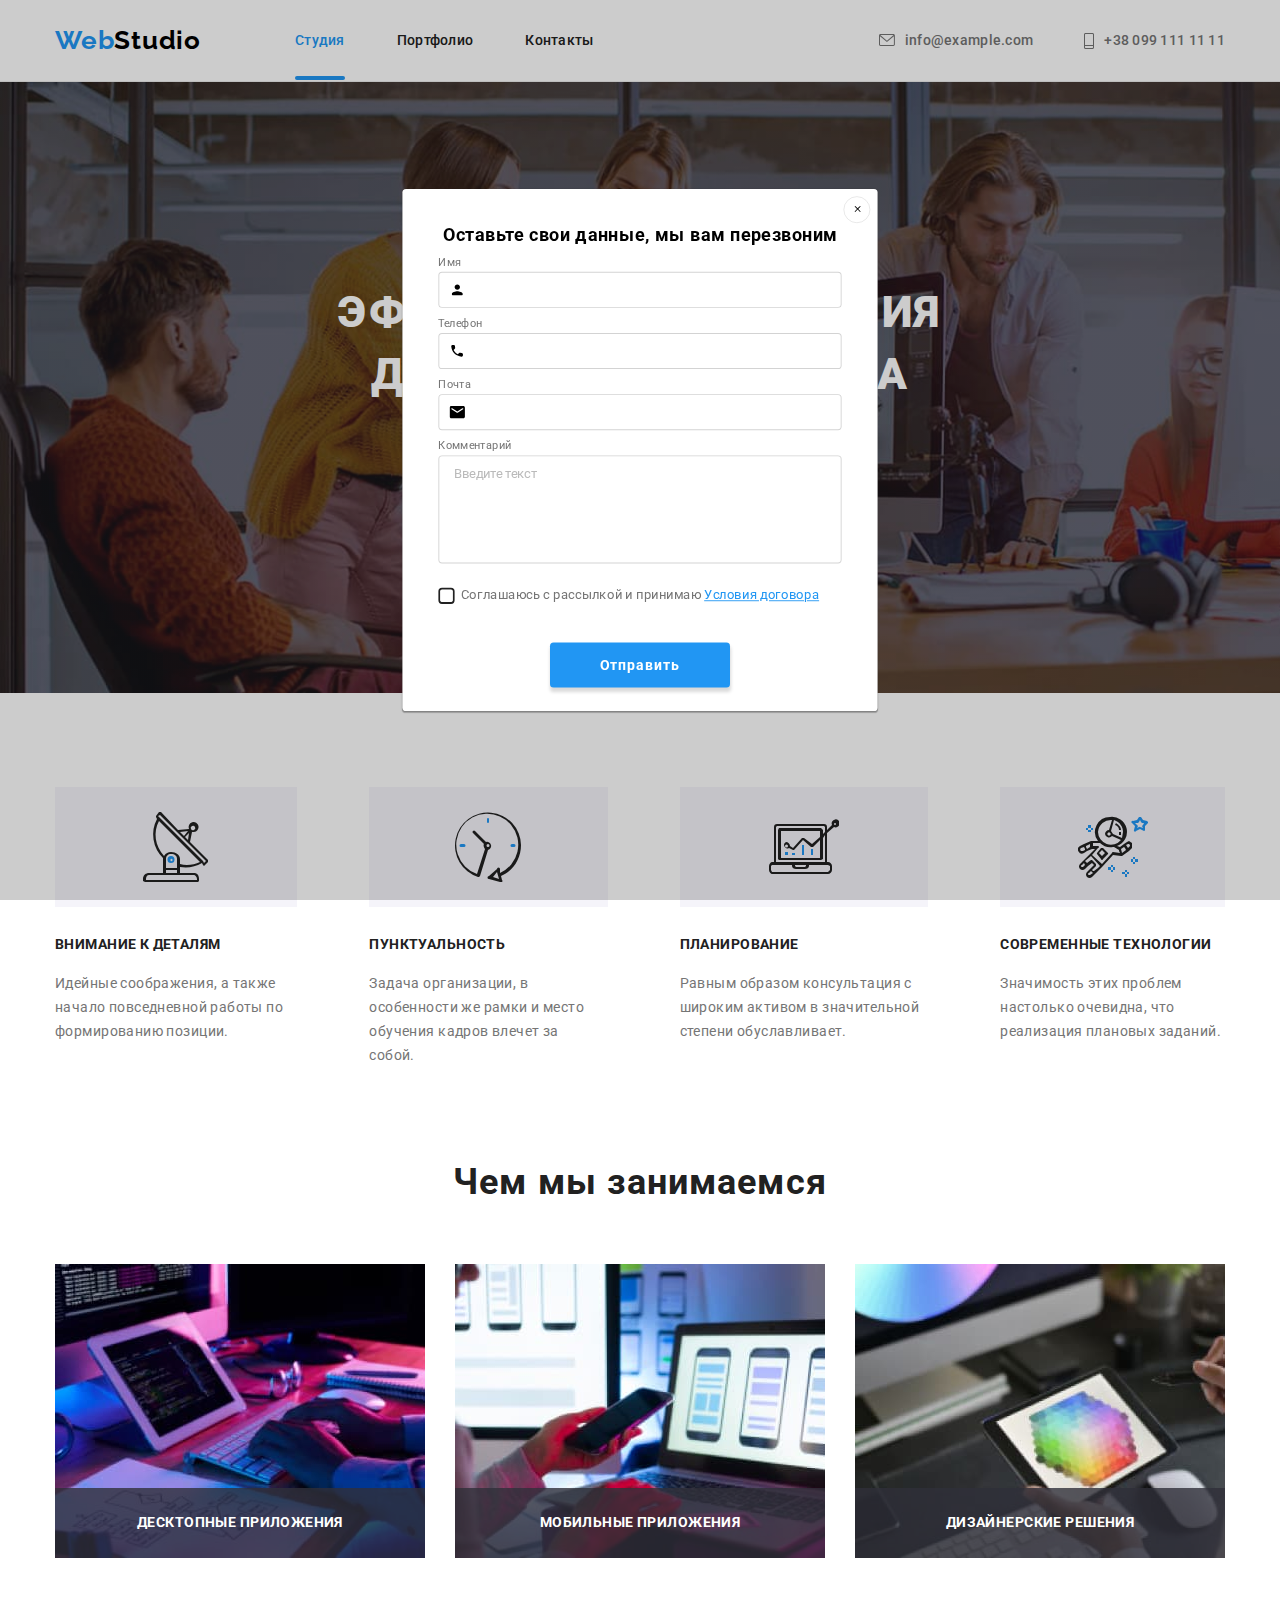
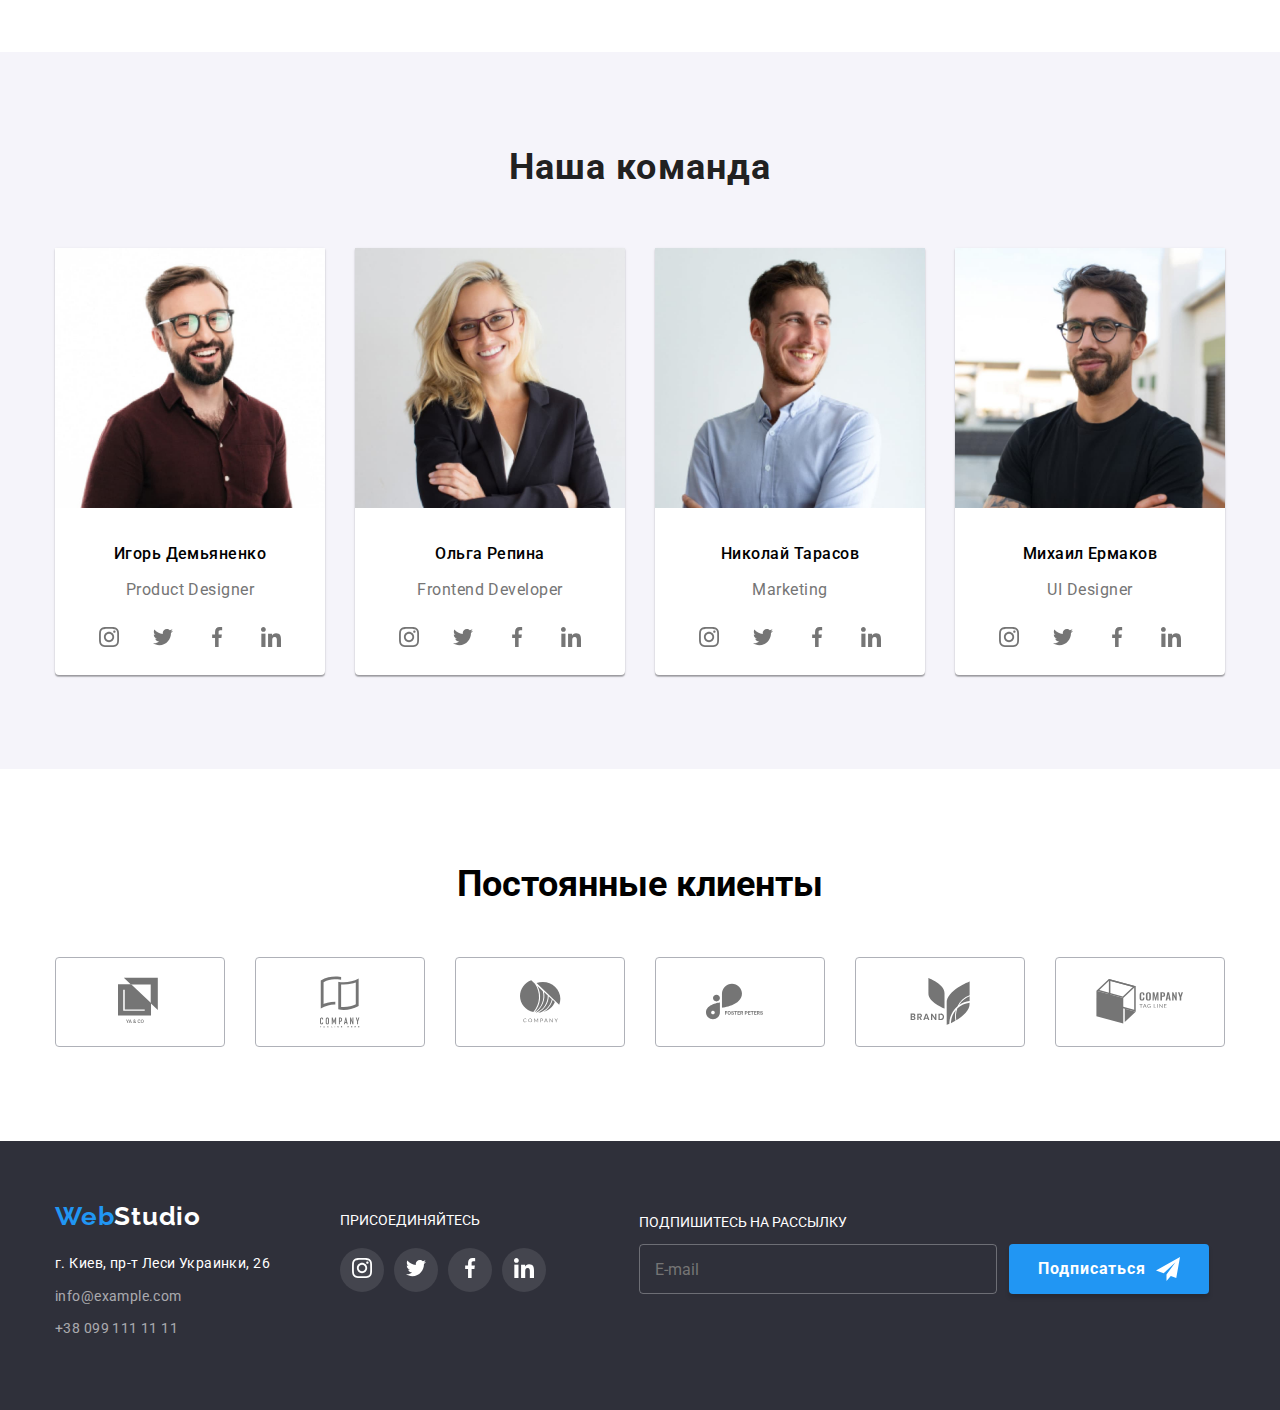
==== commit 063013f2: "Span" ====
--- a/index.html
+++ b/index.html
@@ -331,13 +331,13 @@
         <form class="modal-form">
           <p class="modal-title">Оставьте свои данные, мы вам перезвоним</p>
           <label class="modal-label">
-            <span class="label-title">Имя</span><input class="modal-input" type="text" name="name" />
+            <span class="label-title">Имя</span><input class="modal-input" type="text" name="name" required />
             <svg class="modal-label-svg" width="18" height="18"><use href="./sprite.svg#icon-person"></use></svg>
           </label>
 
           <label class="modal-label"
             ><span class="label-title">Телефон</span>
-            <input class="modal-input" type="tel" name="tel" />
+            <input class="modal-input" type="tel" name="tel" required />
             <svg class="modal-label-svg" width="18" height="18">
               <use href="./sprite.svg#icon-phone"></use>
             </svg>
@@ -345,7 +345,7 @@
 
           <label class="modal-label"
             ><span class="label-title">Почта</span>
-            <input class="modal-input" type="email" name="mail" />
+            <input class="modal-input" type="email" name="mail" required />
             <svg class="modal-label-svg" width="18" height="18">
               <use href="./sprite.svg#icon-email"></use>
             </svg>
@@ -357,12 +357,13 @@
           </label>
 
           <label class="modal-label-cheeckbox">
-            <input class="checkbox-input" type="checkbox" name="agreement" />Соглашаюсь с рассылкой и принимаю
-            <a class="link" href="./index.html">Условия договора</a>
+            <input class="checkbox-input" type="checkbox" name="agreement" required /><span class="agreement"
+              >Соглашаюсь с рассылкой и принимаю <a class="agreement-link" href="./index.html">Условия договора</a></span
+            >
             <svg class="checkbox-icon" width="18" height="18"><use href="./sprite.svg#icon-check"></use></svg>
           </label>
 
-          <button type="submit">Отправить</button>
+          <div class="button-modal-div"><button class="button-modal" type="submit">Отправить</button></div>
 
           <button class="button-close" data-modal-close>
             <svg class="icon-close" width="11" height="11"><use href="./sprite.svg#icon-close"></use></svg>
--- a/css/styles.css
+++ b/css/styles.css
@@ -927,6 +927,18 @@
   padding: 12px 45px;
 }
 
+.modal-input:hover,
+.modal-input:focus {
+  border: 1px solid var(--blue-color);
+  fill: var(--blue-color);
+  outline: none;
+}
+
+.modal-input:hover,
+.modal-input:focus .modal-label-svg {
+  fill: var(--blue-color);
+}
+
 .modal-title {
   margin: 0 0 30px;
   font-weight: 700;
@@ -976,11 +988,63 @@
   border-radius: 4px;
 }
 
+.agreement {
+  margin-left: 25px;
+  font-weight: 400;
+  font-size: 14px;
+  line-height: 1.7;
+  letter-spacing: 0.03em;
+  color: var(--main-text-color);
+}
+
+.agreement-link {
+  color: var(--blue-color);
+}
+
 .modal-label-cheeckbox {
+  display: flex;
+  align-items: center;
   position: relative;
+  display: flex;
+  align-items: center;
+}
+
+.checkbox-input {
+  position: absolute;
+  width: 1px;
+  height: 1px;
+  margin: -1px;
+  border: 0;
+  padding: 0;
+  clip: rect(0 0 0 0);
+  overflow: hidden;
 }
 
 .checkbox-input:checked ~ .checkbox-icon {
   fill: var(--blue-color);
-  border: 2px solid var(--blue-color);
-}
+  border: none;
+}
+
+.button-modal-div {
+  display: flex;
+  justify-content: center;
+}
+
+.button-modal {
+  padding: 10px 55px;
+  margin-top: 40px;
+  width: 200px;
+  height: 50px;
+
+  background: var(--blue-color);
+  box-shadow: 0px 4px 4px rgba(0, 0, 0, 0.15);
+  border-radius: 4px;
+  border: none;
+
+  font-weight: 700;
+  font-size: 16px;
+  line-height: 1.8;
+  text-align: center;
+  letter-spacing: 0.06em;
+  color: var(--white-color);
+}
